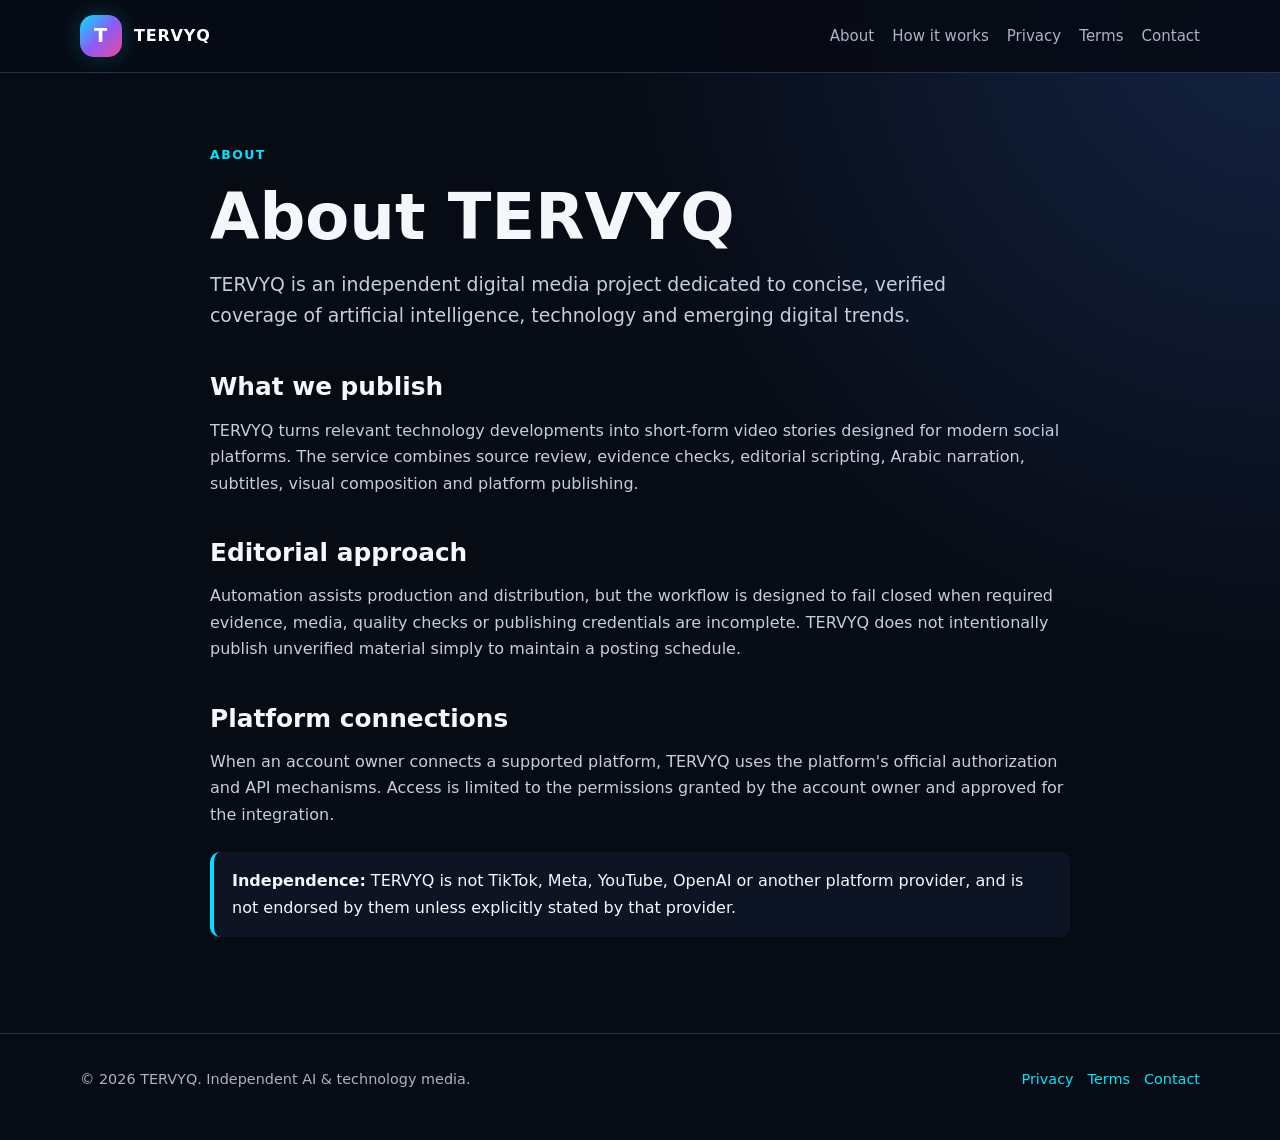
==== about/index.html @ c7522f43 "Publish official TERVYQ website" ====
<!doctype html><html lang="en"><head>
<meta charset="utf-8"><meta name="viewport" content="width=device-width,initial-scale=1">
<title>About — TERVYQ</title><meta name="description" content="About the TERVYQ AI and technology media project.">
<link rel="stylesheet" href="../assets/site.css">
</head><body><header><div class="wrap"><nav>
 <a class="brand" href="../"><span class="brandmark" aria-hidden="true">T</span><span>TERVYQ</span></a>
 <div class="navlinks">
  <a href="../about/">About</a><a href="../how-it-works/">How it works</a>
  <a href="../privacy/">Privacy</a><a href="../terms/">Terms</a><a href="../contact/">Contact</a>
 </div></nav></div></header>
<main class="page"><div class="wrap prose"><div class="eyebrow">About</div><h1>About TERVYQ</h1>
<p class="lead">TERVYQ is an independent digital media project dedicated to concise, verified coverage of artificial intelligence, technology and emerging digital trends.</p>
<h2>What we publish</h2><p>TERVYQ turns relevant technology developments into short-form video stories designed for modern social platforms. The service combines source review, evidence checks, editorial scripting, Arabic narration, subtitles, visual composition and platform publishing.</p>
<h2>Editorial approach</h2><p>Automation assists production and distribution, but the workflow is designed to fail closed when required evidence, media, quality checks or publishing credentials are incomplete. TERVYQ does not intentionally publish unverified material simply to maintain a posting schedule.</p>
<h2>Platform connections</h2><p>When an account owner connects a supported platform, TERVYQ uses the platform's official authorization and API mechanisms. Access is limited to the permissions granted by the account owner and approved for the integration.</p>
<div class="notice"><strong>Independence:</strong> TERVYQ is not TikTok, Meta, YouTube, OpenAI or another platform provider, and is not endorsed by them unless explicitly stated by that provider.</div>
</div></main><footer><div class="wrap footergrid"><div>© 2026 TERVYQ. Independent AI & technology media.</div>
 <div class="smalllinks"><a href="../privacy/">Privacy</a><a href="../terms/">Terms</a><a href="../contact/">Contact</a></div></div></footer></body></html>
---- assets/site.css ----
:root{
  --bg:#070b14;--panel:#0d1424;--panel2:#121c31;--text:#f5f7fb;--muted:#a9b4c7;
  --cyan:#00e5ff;--violet:#8b5cf6;--pink:#ec4899;--line:#22314f;--max:1120px;
}
*{box-sizing:border-box}
html{scroll-behavior:smooth}
body{margin:0;font-family:Inter,ui-sans-serif,system-ui,-apple-system,BlinkMacSystemFont,"Segoe UI",Arial,sans-serif;background:radial-gradient(circle at top right,#142343 0,#070b14 40%);color:var(--text);line-height:1.65}
a{color:var(--cyan);text-decoration:none}
a:hover{text-decoration:underline}
code{background:#111b2f;border:1px solid var(--line);padding:.12rem .35rem;border-radius:.35rem}
.wrap{width:min(var(--max),calc(100% - 36px));margin:auto}
header{position:sticky;top:0;z-index:20;background:rgba(7,11,20,.9);backdrop-filter:blur(14px);border-bottom:1px solid var(--line)}
nav{min-height:72px;display:flex;align-items:center;justify-content:space-between;gap:24px}
.brand{display:flex;align-items:center;gap:12px;font-weight:800;color:#fff;letter-spacing:.05em}
.brandmark{width:42px;height:42px;border-radius:14px;display:grid;place-items:center;font-weight:900;font-size:1.2rem;background:linear-gradient(135deg,var(--cyan),var(--violet),var(--pink));box-shadow:0 0 24px rgba(0,229,255,.22)}
.navlinks{display:flex;gap:18px;flex-wrap:wrap;font-size:.94rem}
.navlinks a{color:var(--muted)}
.hero{padding:96px 0 72px;display:grid;grid-template-columns:1.15fr .85fr;gap:42px;align-items:center}
.eyebrow{color:var(--cyan);font-weight:800;letter-spacing:.12em;text-transform:uppercase;font-size:.78rem}
h1{font-size:clamp(2.4rem,6vw,5.4rem);line-height:1.02;margin:.3em 0 .2em}
h2{font-size:clamp(1.7rem,3vw,2.7rem);line-height:1.15;margin:0 0 16px}
h3{margin:0 0 10px}
.lead{font-size:1.18rem;color:var(--muted);max-width:760px}
.ar{font-family:Tahoma,"Segoe UI",Arial,sans-serif;direction:rtl}
.tagline{font-size:1.25rem;color:#fff;margin-top:22px}
.hero-logo{display:flex;justify-content:center}
.hero-wordmark{font-weight:950;letter-spacing:.09em;font-size:clamp(2.8rem,7vw,5.6rem);line-height:.95;text-align:center;text-shadow:0 0 26px rgba(0,229,255,.22)}
.hero-wordmark span{display:block;margin-top:18px;color:var(--cyan);font-size:.72rem;letter-spacing:.24em}
.cta{display:flex;gap:12px;flex-wrap:wrap;margin-top:30px}
.button{display:inline-block;padding:12px 18px;border-radius:12px;border:1px solid var(--line);background:var(--panel2);color:#fff;font-weight:700}
.button.primary{background:linear-gradient(135deg,var(--violet),var(--pink));border:none}
section{padding:64px 0}
.grid{display:grid;grid-template-columns:repeat(3,1fr);gap:18px}
.card{background:linear-gradient(180deg,rgba(18,28,49,.94),rgba(13,20,36,.94));border:1px solid var(--line);border-radius:18px;padding:24px}
.card p{color:var(--muted);margin-bottom:0}
.band{border-block:1px solid var(--line);background:rgba(13,20,36,.72)}
.page{padding:72px 0}
.page h1{font-size:clamp(2.2rem,5vw,4.3rem)}
.prose{max-width:860px}
.prose h2{margin-top:42px;font-size:1.55rem}
.prose h3{margin-top:28px}
.prose p,.prose li{color:#c5cede}
.prose ul{padding-left:22px}
.notice{border-left:4px solid var(--cyan);background:var(--panel);padding:16px 18px;border-radius:10px;margin:24px 0}
.kicker{color:var(--muted);font-size:.92rem}
footer{border-top:1px solid var(--line);padding:34px 0 48px;color:var(--muted);font-size:.9rem}
.footergrid{display:flex;justify-content:space-between;gap:20px;flex-wrap:wrap}
.smalllinks{display:flex;gap:14px;flex-wrap:wrap}
@media(max-width:820px){
  .hero{grid-template-columns:1fr;padding-top:62px}
  .hero-logo{order:-1}
  .grid{grid-template-columns:1fr}
  nav{align-items:flex-start;padding:14px 0;flex-direction:column}
  .navlinks{padding-bottom:10px}
}
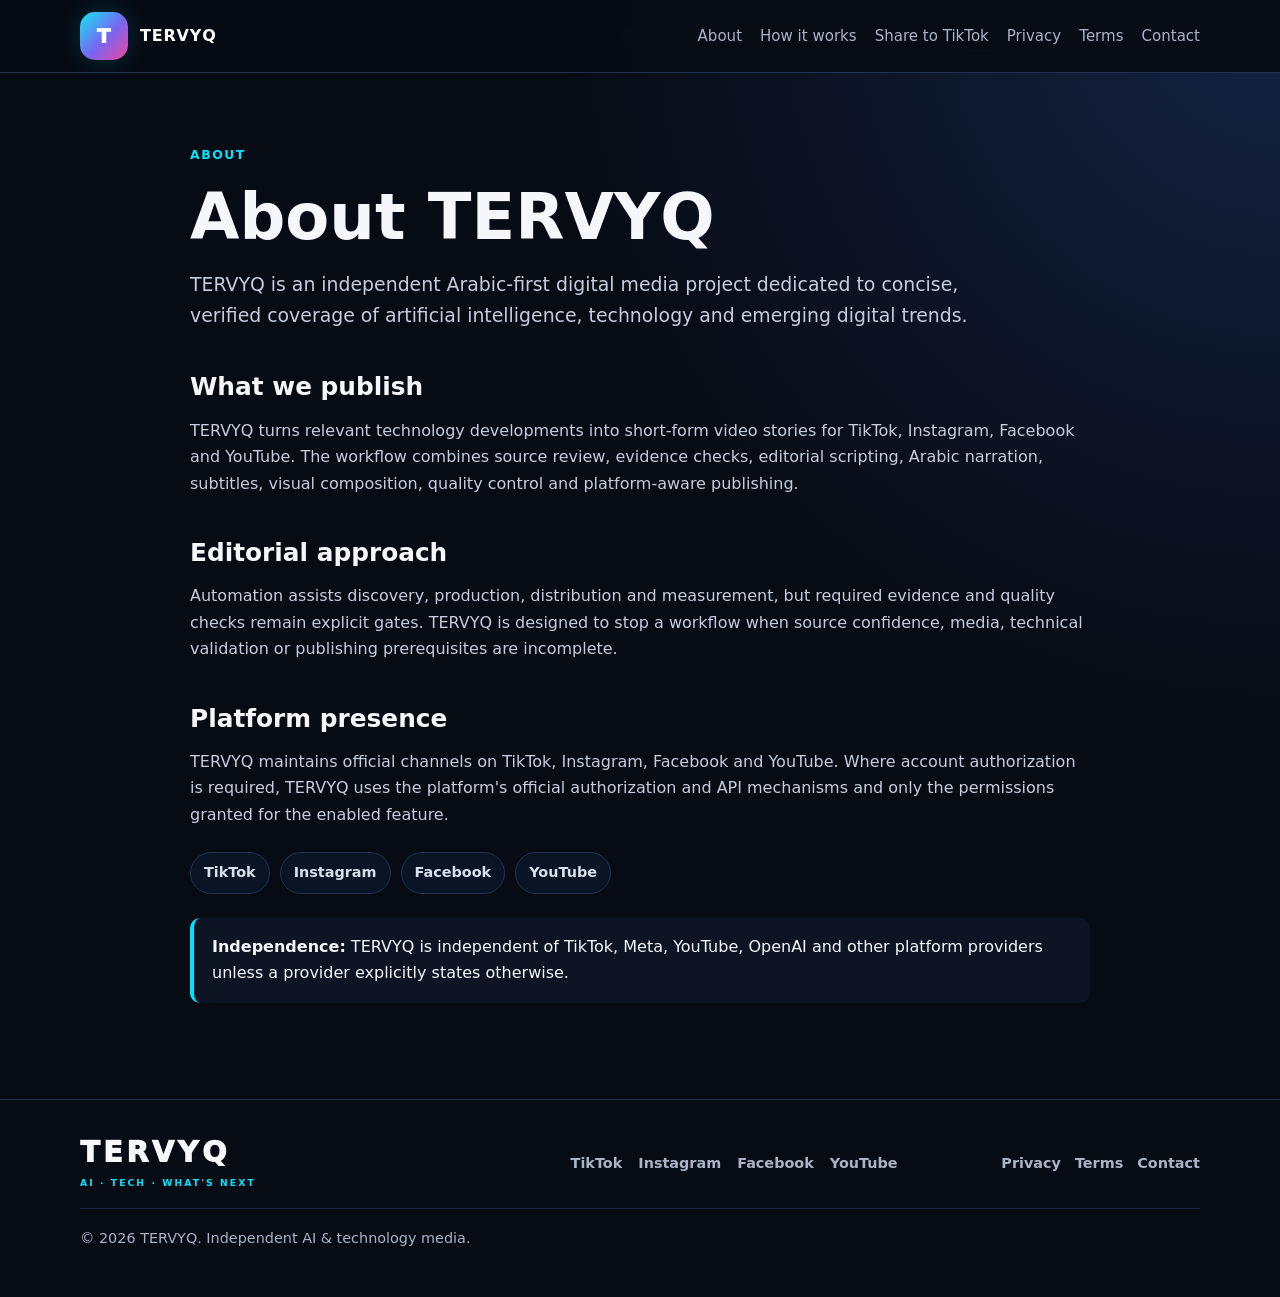
==== commit 6e4b1d9a: "Unify TERVYQ site branding and multi-platform identity" ====
--- a/about/index.html
+++ b/about/index.html
@@ -1,18 +1,31 @@
 <!doctype html><html lang="en"><head>
 <meta charset="utf-8"><meta name="viewport" content="width=device-width,initial-scale=1">
-<title>About — TERVYQ</title><meta name="description" content="About the TERVYQ AI and technology media project.">
+<title>About — TERVYQ</title><meta name="description" content="About TERVYQ, an Arabic-first AI and technology media project publishing across major social platforms.">
 <link rel="stylesheet" href="../assets/site.css">
 </head><body><header><div class="wrap"><nav>
- <a class="brand" href="../"><span class="brandmark" aria-hidden="true">T</span><span>TERVYQ</span></a>
- <div class="navlinks">
-  <a href="../about/">About</a><a href="../how-it-works/">How it works</a>
-  <a href="../privacy/">Privacy</a><a href="../terms/">Terms</a><a href="../contact/">Contact</a>
- </div></nav></div></header>
+<a class="brand" href="../" aria-label="TERVYQ home"><span class="brandmark" aria-hidden="true">T</span><span>TERVYQ</span></a>
+<div class="navlinks">
+<a href="../about/">About</a><a href="../how-it-works/">How it works</a>
+<a href="../tiktok-share/">Share to TikTok</a><a href="../privacy/">Privacy</a>
+<a href="../terms/">Terms</a><a href="../contact/">Contact</a>
+</div>
+</nav></div></header>
 <main class="page"><div class="wrap prose"><div class="eyebrow">About</div><h1>About TERVYQ</h1>
-<p class="lead">TERVYQ is an independent digital media project dedicated to concise, verified coverage of artificial intelligence, technology and emerging digital trends.</p>
-<h2>What we publish</h2><p>TERVYQ turns relevant technology developments into short-form video stories designed for modern social platforms. The service combines source review, evidence checks, editorial scripting, Arabic narration, subtitles, visual composition and platform publishing.</p>
-<h2>Editorial approach</h2><p>Automation assists production and distribution, but the workflow is designed to fail closed when required evidence, media, quality checks or publishing credentials are incomplete. TERVYQ does not intentionally publish unverified material simply to maintain a posting schedule.</p>
-<h2>Platform connections</h2><p>When an account owner connects a supported platform, TERVYQ uses the platform's official authorization and API mechanisms. Access is limited to the permissions granted by the account owner and approved for the integration.</p>
-<div class="notice"><strong>Independence:</strong> TERVYQ is not TikTok, Meta, YouTube, OpenAI or another platform provider, and is not endorsed by them unless explicitly stated by that provider.</div>
-</div></main><footer><div class="wrap footergrid"><div>© 2026 TERVYQ. Independent AI & technology media.</div>
- <div class="smalllinks"><a href="../privacy/">Privacy</a><a href="../terms/">Terms</a><a href="../contact/">Contact</a></div></div></footer></body></html>+<p class="lead">TERVYQ is an independent Arabic-first digital media project dedicated to concise, verified coverage of artificial intelligence, technology and emerging digital trends.</p>
+<h2>What we publish</h2><p>TERVYQ turns relevant technology developments into short-form video stories for TikTok, Instagram, Facebook and YouTube. The workflow combines source review, evidence checks, editorial scripting, Arabic narration, subtitles, visual composition, quality control and platform-aware publishing.</p>
+<h2>Editorial approach</h2><p>Automation assists discovery, production, distribution and measurement, but required evidence and quality checks remain explicit gates. TERVYQ is designed to stop a workflow when source confidence, media, technical validation or publishing prerequisites are incomplete.</p>
+<h2>Platform presence</h2><p>TERVYQ maintains official channels on TikTok, Instagram, Facebook and YouTube. Where account authorization is required, TERVYQ uses the platform's official authorization and API mechanisms and only the permissions granted for the enabled feature.</p>
+<div class="platform-strip"><span class="platform-pill">TikTok</span><span class="platform-pill">Instagram</span><span class="platform-pill">Facebook</span><span class="platform-pill">YouTube</span></div>
+<div class="notice"><strong>Independence:</strong> TERVYQ is independent of TikTok, Meta, YouTube, OpenAI and other platform providers unless a provider explicitly states otherwise.</div>
+</div></main><footer><div class="wrap site-footer">
+<a class="footer-brand" href="../" aria-label="TERVYQ home"><span class="footer-wordmark">TERVYQ</span><span class="footer-tagline">AI · TECH · WHAT'S NEXT</span></a>
+
+<div class="social-links" aria-label="TERVYQ official social channels">
+<a href="https://www.tiktok.com/@tervyq" target="_blank" rel="noopener noreferrer">TikTok</a>
+<a href="https://www.instagram.com/tervyq/" target="_blank" rel="noopener noreferrer">Instagram</a>
+<a href="https://www.facebook.com/profile.php?id=61594447160044" target="_blank" rel="noopener noreferrer">Facebook</a>
+<a href="https://www.youtube.com/@TERVYQ" target="_blank" rel="noopener noreferrer">YouTube</a>
+</div>
+<div class="smalllinks"><a href="../privacy/">Privacy</a><a href="../terms/">Terms</a><a href="../contact/">Contact</a></div>
+<div class="footer-copy">© 2026 TERVYQ. Independent AI & technology media.</div>
+</div></footer></body></html>
--- a/assets/site.css
+++ b/assets/site.css
@@ -9,47 +9,71 @@
 a:hover{text-decoration:underline}
 code{background:#111b2f;border:1px solid var(--line);padding:.12rem .35rem;border-radius:.35rem}
 .wrap{width:min(var(--max),calc(100% - 36px));margin:auto}
-header{position:sticky;top:0;z-index:20;background:rgba(7,11,20,.9);backdrop-filter:blur(14px);border-bottom:1px solid var(--line)}
+header{position:sticky;top:0;z-index:20;background:rgba(7,11,20,.92);backdrop-filter:blur(14px);border-bottom:1px solid var(--line)}
 nav{min-height:72px;display:flex;align-items:center;justify-content:space-between;gap:24px}
-.brand{display:flex;align-items:center;gap:12px;font-weight:800;color:#fff;letter-spacing:.05em}
-.brandmark{width:42px;height:42px;border-radius:14px;display:grid;place-items:center;font-weight:900;font-size:1.2rem;background:linear-gradient(135deg,var(--cyan),var(--violet),var(--pink));box-shadow:0 0 24px rgba(0,229,255,.22)}
+.brand{display:flex;align-items:center;gap:12px;font-weight:850;color:#fff;letter-spacing:.05em;text-decoration:none}
+.brand:hover{text-decoration:none}
+.brandmark{width:48px;height:48px;border-radius:15px;display:grid;place-items:center;font-weight:950;font-size:1.25rem;background:linear-gradient(135deg,#19dff4 4%,#7767f2 53%,#eb45a0 100%);box-shadow:0 0 24px rgba(0,229,255,.18)}
 .navlinks{display:flex;gap:18px;flex-wrap:wrap;font-size:.94rem}
 .navlinks a{color:var(--muted)}
-.hero{padding:96px 0 72px;display:grid;grid-template-columns:1.15fr .85fr;gap:42px;align-items:center}
-.eyebrow{color:var(--cyan);font-weight:800;letter-spacing:.12em;text-transform:uppercase;font-size:.78rem}
+.navlinks a:hover{color:#fff;text-decoration:none}
+.hero{padding:88px 0 72px;display:grid;grid-template-columns:1.08fr .92fr;gap:46px;align-items:center}
+.eyebrow{color:var(--cyan);font-weight:850;letter-spacing:.12em;text-transform:uppercase;font-size:.78rem}
 h1{font-size:clamp(2.4rem,6vw,5.4rem);line-height:1.02;margin:.3em 0 .2em}
 h2{font-size:clamp(1.7rem,3vw,2.7rem);line-height:1.15;margin:0 0 16px}
 h3{margin:0 0 10px}
-.lead{font-size:1.18rem;color:var(--muted);max-width:760px}
+.lead{font-size:1.18rem;color:var(--muted);max-width:780px}
 .ar{font-family:Tahoma,"Segoe UI",Arial,sans-serif;direction:rtl}
 .tagline{font-size:1.25rem;color:#fff;margin-top:22px}
 .hero-logo{display:flex;justify-content:center}
-.hero-wordmark{font-weight:950;letter-spacing:.09em;font-size:clamp(2.8rem,7vw,5.6rem);line-height:.95;text-align:center;text-shadow:0 0 26px rgba(0,229,255,.22)}
-.hero-wordmark span{display:block;margin-top:18px;color:var(--cyan);font-size:.72rem;letter-spacing:.24em}
+.hero-wordmark,.creator-wordmark{font-weight:950;letter-spacing:.09em;line-height:.95;text-align:center;color:#f6f8fb;text-shadow:0 0 26px rgba(0,229,255,.16)}
+.hero-wordmark{font-size:clamp(3rem,7vw,5.8rem)}
+.hero-wordmark span,.creator-wordmark span{display:block;margin-top:18px;color:var(--cyan);font-size:.72rem;letter-spacing:.24em}
+.creator-wordmark{font-size:clamp(2.5rem,6vw,4.8rem)}
+.creator-brand{display:flex;justify-content:center;margin:0 0 28px;text-decoration:none}
+.creator-brand:hover{text-decoration:none}
 .cta{display:flex;gap:12px;flex-wrap:wrap;margin-top:30px}
 .button{display:inline-block;padding:12px 18px;border-radius:12px;border:1px solid var(--line);background:var(--panel2);color:#fff;font-weight:700}
 .button.primary{background:linear-gradient(135deg,var(--violet),var(--pink));border:none}
 section{padding:64px 0}
 .grid{display:grid;grid-template-columns:repeat(3,1fr);gap:18px}
+.grid.four{grid-template-columns:repeat(4,1fr)}
 .card{background:linear-gradient(180deg,rgba(18,28,49,.94),rgba(13,20,36,.94));border:1px solid var(--line);border-radius:18px;padding:24px}
 .card p{color:var(--muted);margin-bottom:0}
+.card a{font-weight:750}
 .band{border-block:1px solid var(--line);background:rgba(13,20,36,.72)}
 .page{padding:72px 0}
 .page h1{font-size:clamp(2.2rem,5vw,4.3rem)}
-.prose{max-width:860px}
+.prose{max-width:900px}
 .prose h2{margin-top:42px;font-size:1.55rem}
 .prose h3{margin-top:28px}
 .prose p,.prose li{color:#c5cede}
 .prose ul{padding-left:22px}
 .notice{border-left:4px solid var(--cyan);background:var(--panel);padding:16px 18px;border-radius:10px;margin:24px 0}
 .kicker{color:var(--muted);font-size:.92rem}
-footer{border-top:1px solid var(--line);padding:34px 0 48px;color:var(--muted);font-size:.9rem}
-.footergrid{display:flex;justify-content:space-between;gap:20px;flex-wrap:wrap}
+.platform-strip{display:flex;gap:10px;flex-wrap:wrap;margin-top:24px}
+.platform-pill{border:1px solid var(--line);background:#0b1425;border-radius:999px;padding:8px 13px;color:#d9e1ee;font-weight:700;font-size:.9rem}
+footer{border-top:1px solid var(--line);padding:38px 0 46px;color:var(--muted);font-size:.9rem}
+.site-footer{display:grid;grid-template-columns:1.15fr 1fr auto;gap:18px 32px;align-items:center}
+.footer-brand{display:inline-flex;flex-direction:column;align-items:flex-start;text-decoration:none;width:max-content}
+.footer-brand:hover{text-decoration:none}
+.footer-wordmark{color:#f6f8fb;font-weight:950;font-size:1.8rem;letter-spacing:.12em;line-height:1}
+.footer-tagline{color:var(--cyan);font-size:.58rem;letter-spacing:.22em;font-weight:850;margin-top:8px}
+.social-links{display:flex;gap:16px;flex-wrap:wrap;align-items:center}
+.social-links a,.smalllinks a{color:var(--muted);font-weight:700}
+.social-links a:hover,.smalllinks a:hover{color:var(--cyan);text-decoration:none}
 .smalllinks{display:flex;gap:14px;flex-wrap:wrap}
+.footer-copy{grid-column:1/-1;border-top:1px solid rgba(34,49,79,.7);padding-top:18px}
+@media(max-width:920px){
+  .grid.four{grid-template-columns:repeat(2,1fr)}
+  .site-footer{grid-template-columns:1fr 1fr}
+  .smalllinks{justify-content:flex-start}
+}
 @media(max-width:820px){
   .hero{grid-template-columns:1fr;padding-top:62px}
   .hero-logo{order:-1}
-  .grid{grid-template-columns:1fr}
+  .grid,.grid.four{grid-template-columns:1fr}
   nav{align-items:flex-start;padding:14px 0;flex-direction:column}
   .navlinks{padding-bottom:10px}
-}
+  .site-footer{grid-template-columns:1fr}
+}
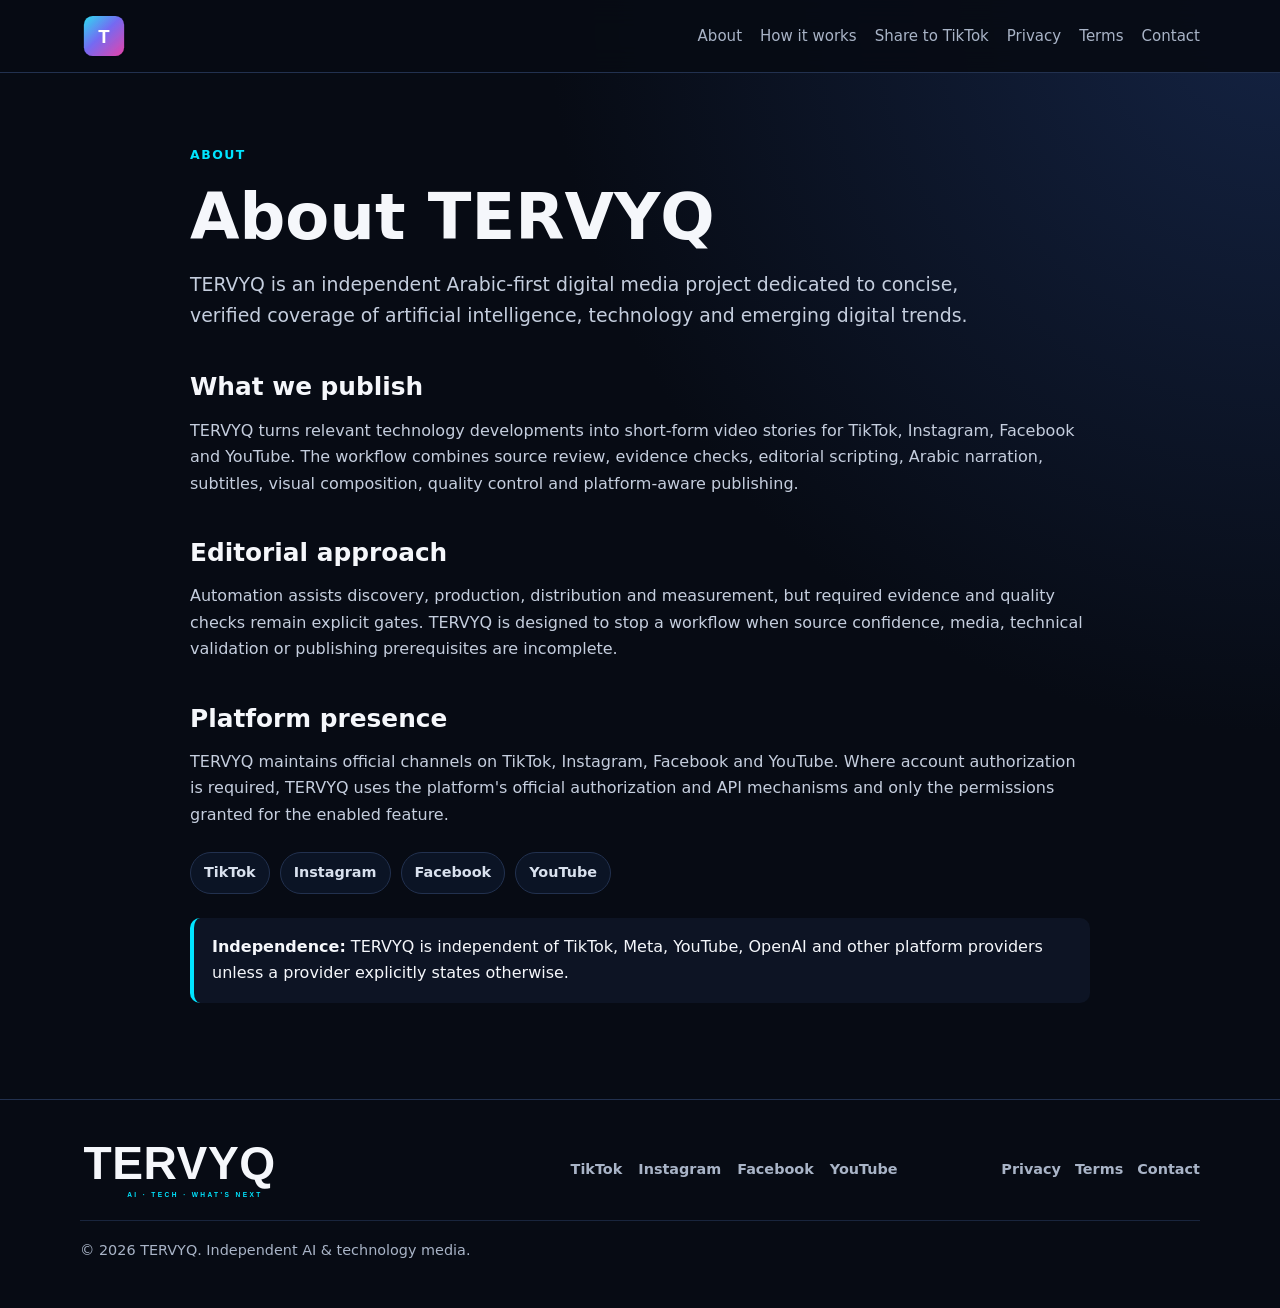
==== commit 493d2ff5: "Apply canonical TERVYQ identity across site" ====
--- a/about/index.html
+++ b/about/index.html
@@ -1,9 +1,10 @@
 <!doctype html><html lang="en"><head>
 <meta charset="utf-8"><meta name="viewport" content="width=device-width,initial-scale=1">
 <title>About — TERVYQ</title><meta name="description" content="About TERVYQ, an Arabic-first AI and technology media project publishing across major social platforms.">
-<link rel="stylesheet" href="../assets/site.css">
+<link rel="icon" type="image/svg+xml" href="../assets/tervyq-icon.svg?v=20260928c">
+<link rel="stylesheet" href="../assets/site.css?v=20260928c">
 </head><body><header><div class="wrap"><nav>
-<a class="brand" href="../" aria-label="TERVYQ home"><span class="brandmark" aria-hidden="true">T</span><span>TERVYQ</span></a>
+<a class="brand brand-logo-link" href="../" aria-label="TERVYQ home"><img class="brand-logo-img" src="../assets/tervyq-icon.svg?v=20260928c" alt="TERVYQ"></a>
 <div class="navlinks">
 <a href="../about/">About</a><a href="../how-it-works/">How it works</a>
 <a href="../tiktok-share/">Share to TikTok</a><a href="../privacy/">Privacy</a>
@@ -18,7 +19,7 @@
 <div class="platform-strip"><span class="platform-pill">TikTok</span><span class="platform-pill">Instagram</span><span class="platform-pill">Facebook</span><span class="platform-pill">YouTube</span></div>
 <div class="notice"><strong>Independence:</strong> TERVYQ is independent of TikTok, Meta, YouTube, OpenAI and other platform providers unless a provider explicitly states otherwise.</div>
 </div></main><footer><div class="wrap site-footer">
-<a class="footer-brand" href="../" aria-label="TERVYQ home"><span class="footer-wordmark">TERVYQ</span><span class="footer-tagline">AI · TECH · WHAT'S NEXT</span></a>
+<a class="footer-brand" href="../" aria-label="TERVYQ home"><img class="footer-wordmark-img" src="../assets/tervyq-wordmark.svg?v=20260928c" alt="TERVYQ — AI · TECH · WHAT'S NEXT"></a>
 
 <div class="social-links" aria-label="TERVYQ official social channels">
 <a href="https://www.tiktok.com/@tervyq" target="_blank" rel="noopener noreferrer">TikTok</a>
--- a/assets/site.css
+++ b/assets/site.css
@@ -13,7 +13,7 @@
 nav{min-height:72px;display:flex;align-items:center;justify-content:space-between;gap:24px}
 .brand{display:flex;align-items:center;gap:12px;font-weight:850;color:#fff;letter-spacing:.05em;text-decoration:none}
 .brand:hover{text-decoration:none}
-.brandmark{width:48px;height:48px;border-radius:15px;display:grid;place-items:center;font-weight:950;font-size:1.25rem;background:linear-gradient(135deg,#19dff4 4%,#7767f2 53%,#eb45a0 100%);box-shadow:0 0 24px rgba(0,229,255,.18)}
+.brandmark{width:48px;height:48px;border-radius:15px;display:block;font-size:0;background:url("tervyq-icon.svg") center/contain no-repeat;box-shadow:none}
 .navlinks{display:flex;gap:18px;flex-wrap:wrap;font-size:.94rem}
 .navlinks a{color:var(--muted)}
 .navlinks a:hover{color:#fff;text-decoration:none}
@@ -26,9 +26,9 @@
 .ar{font-family:Tahoma,"Segoe UI",Arial,sans-serif;direction:rtl}
 .tagline{font-size:1.25rem;color:#fff;margin-top:22px}
 .hero-logo{display:flex;justify-content:center}
-.hero-wordmark,.creator-wordmark{font-weight:950;letter-spacing:.09em;line-height:.95;text-align:center;color:#f6f8fb;text-shadow:0 0 26px rgba(0,229,255,.16)}
-.hero-wordmark{font-size:clamp(3rem,7vw,5.8rem)}
-.hero-wordmark span,.creator-wordmark span{display:block;margin-top:18px;color:var(--cyan);font-size:.72rem;letter-spacing:.24em}
+.hero-wordmark,.creator-wordmark{display:block;width:min(100%,523px);aspect-ratio:523/145;background:url("tervyq-wordmark.svg") center/contain no-repeat;font-size:0;color:transparent;text-shadow:none}
+.hero-wordmark{width:min(100%,523px);aspect-ratio:523/145;background:url("tervyq-wordmark.svg") center/contain no-repeat;font-size:0;color:transparent;text-shadow:none}
+.hero-wordmark span,.creator-wordmark span{display:none}
 .creator-wordmark{font-size:clamp(2.5rem,6vw,4.8rem)}
 .creator-brand{display:flex;justify-content:center;margin:0 0 28px;text-decoration:none}
 .creator-brand:hover{text-decoration:none}
@@ -57,8 +57,8 @@
 .site-footer{display:grid;grid-template-columns:1.15fr 1fr auto;gap:18px 32px;align-items:center}
 .footer-brand{display:inline-flex;flex-direction:column;align-items:flex-start;text-decoration:none;width:max-content}
 .footer-brand:hover{text-decoration:none}
-.footer-wordmark{color:#f6f8fb;font-weight:950;font-size:1.8rem;letter-spacing:.12em;line-height:1}
-.footer-tagline{color:var(--cyan);font-size:.58rem;letter-spacing:.22em;font-weight:850;margin-top:8px}
+.footer-wordmark{display:block;width:230px;max-width:100%;aspect-ratio:523/145;background:url("tervyq-wordmark.svg") center/contain no-repeat;font-size:0;color:transparent}
+.footer-tagline{display:none}
 .social-links{display:flex;gap:16px;flex-wrap:wrap;align-items:center}
 .social-links a,.smalllinks a{color:var(--muted);font-weight:700}
 .social-links a:hover,.smalllinks a:hover{color:var(--cyan);text-decoration:none}
@@ -76,4 +76,10 @@
   nav{align-items:flex-start;padding:14px 0;flex-direction:column}
   .navlinks{padding-bottom:10px}
   .site-footer{grid-template-columns:1fr}
-}+}
+/* Canonical TERVYQ identity — explicit image assets */
+.brand-logo-link{gap:0}
+.brand-logo-img{display:block;width:48px;height:48px;object-fit:contain}
+.hero-wordmark-img{display:block;width:min(100%,523px);height:auto}
+.creator-wordmark-img{display:block;width:min(100%,523px);height:auto}
+.footer-wordmark-img{display:block;width:230px;max-width:100%;height:auto}
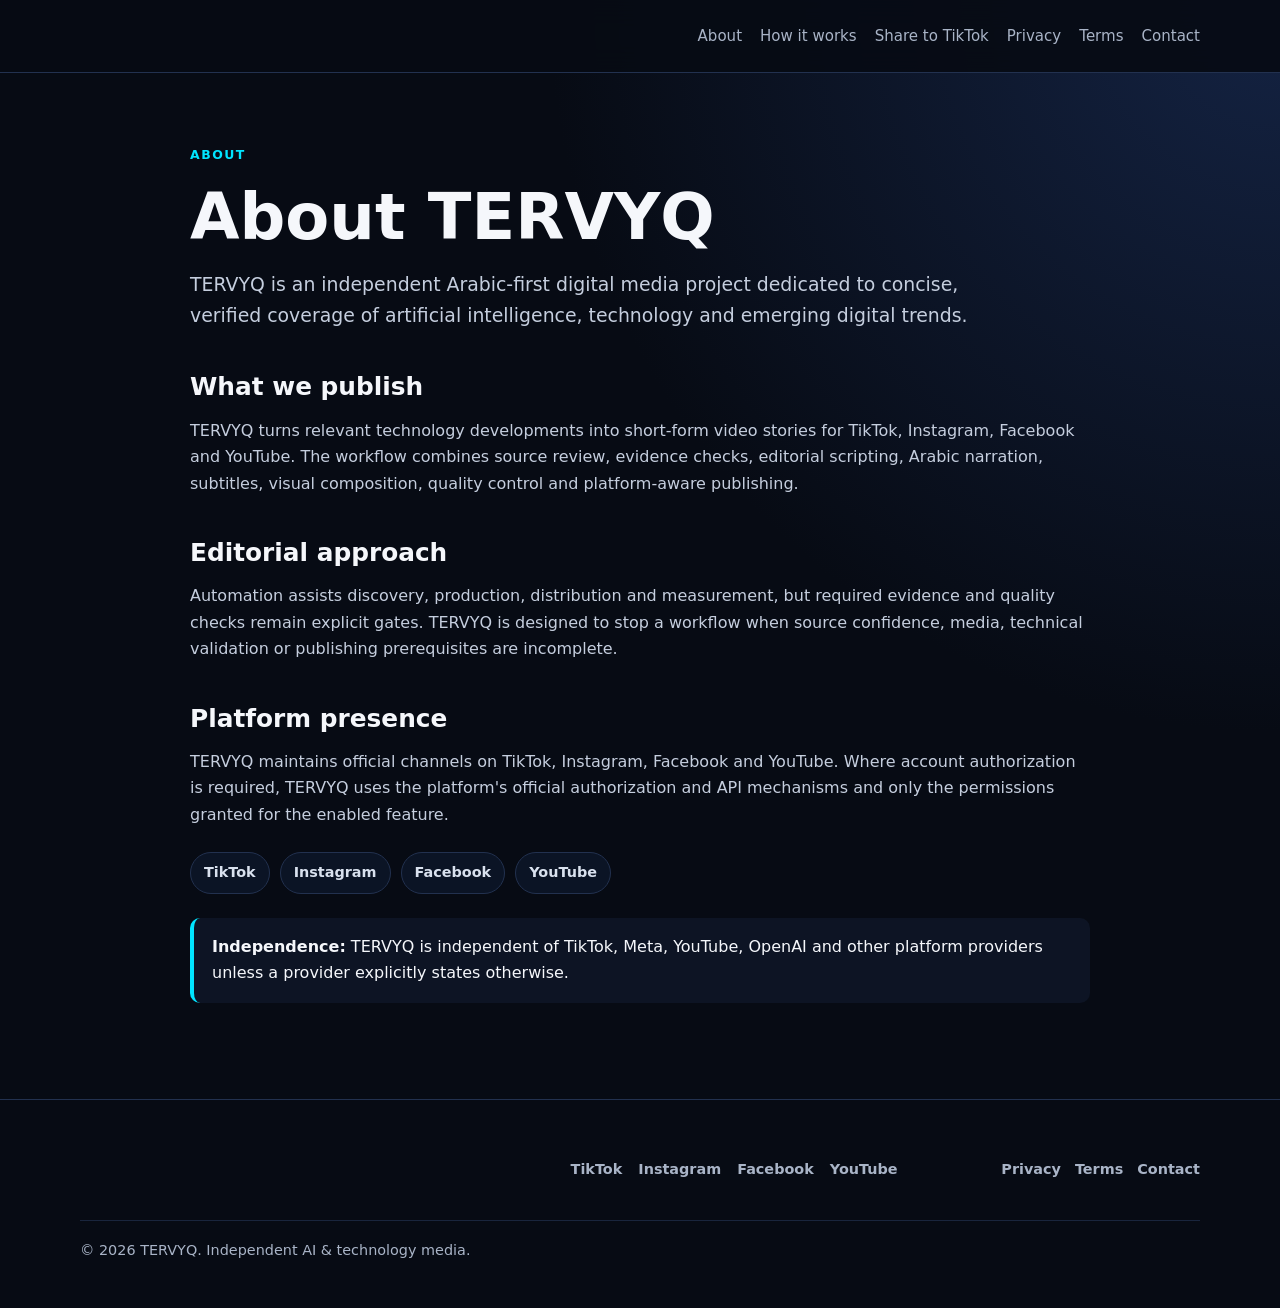
==== commit 52c5fe39: "Refresh canonical TERVYQ logo assets on about/index.html" ====
--- a/about/index.html
+++ b/about/index.html
@@ -1,10 +1,10 @@
 <!doctype html><html lang="en"><head>
 <meta charset="utf-8"><meta name="viewport" content="width=device-width,initial-scale=1">
 <title>About — TERVYQ</title><meta name="description" content="About TERVYQ, an Arabic-first AI and technology media project publishing across major social platforms.">
-<link rel="icon" type="image/svg+xml" href="../assets/tervyq-icon.svg?v=20260928c">
-<link rel="stylesheet" href="../assets/site.css?v=20260928c">
+<link rel="icon" type="image/svg+xml" href="../assets/tervyq-icon.svg?v=20260928g">
+<link rel="stylesheet" href="../assets/site.css?v=20260928g">
 </head><body><header><div class="wrap"><nav>
-<a class="brand brand-logo-link" href="../" aria-label="TERVYQ home"><img class="brand-logo-img" src="../assets/tervyq-icon.svg?v=20260928c" alt="TERVYQ"></a>
+<a class="brand brand-logo-link" href="../" aria-label="TERVYQ home"><img class="brand-logo-img" src="../assets/tervyq-icon.svg?v=20260928g" alt="TERVYQ"></a>
 <div class="navlinks">
 <a href="../about/">About</a><a href="../how-it-works/">How it works</a>
 <a href="../tiktok-share/">Share to TikTok</a><a href="../privacy/">Privacy</a>
@@ -19,7 +19,7 @@
 <div class="platform-strip"><span class="platform-pill">TikTok</span><span class="platform-pill">Instagram</span><span class="platform-pill">Facebook</span><span class="platform-pill">YouTube</span></div>
 <div class="notice"><strong>Independence:</strong> TERVYQ is independent of TikTok, Meta, YouTube, OpenAI and other platform providers unless a provider explicitly states otherwise.</div>
 </div></main><footer><div class="wrap site-footer">
-<a class="footer-brand" href="../" aria-label="TERVYQ home"><img class="footer-wordmark-img" src="../assets/tervyq-wordmark.svg?v=20260928c" alt="TERVYQ — AI · TECH · WHAT'S NEXT"></a>
+<a class="footer-brand" href="../" aria-label="TERVYQ home"><img class="footer-wordmark-img" src="../assets/tervyq-wordmark.svg?v=20260928g" alt="TERVYQ — AI · TECH · WHAT'S NEXT"></a>
 
 <div class="social-links" aria-label="TERVYQ official social channels">
 <a href="https://www.tiktok.com/@tervyq" target="_blank" rel="noopener noreferrer">TikTok</a>
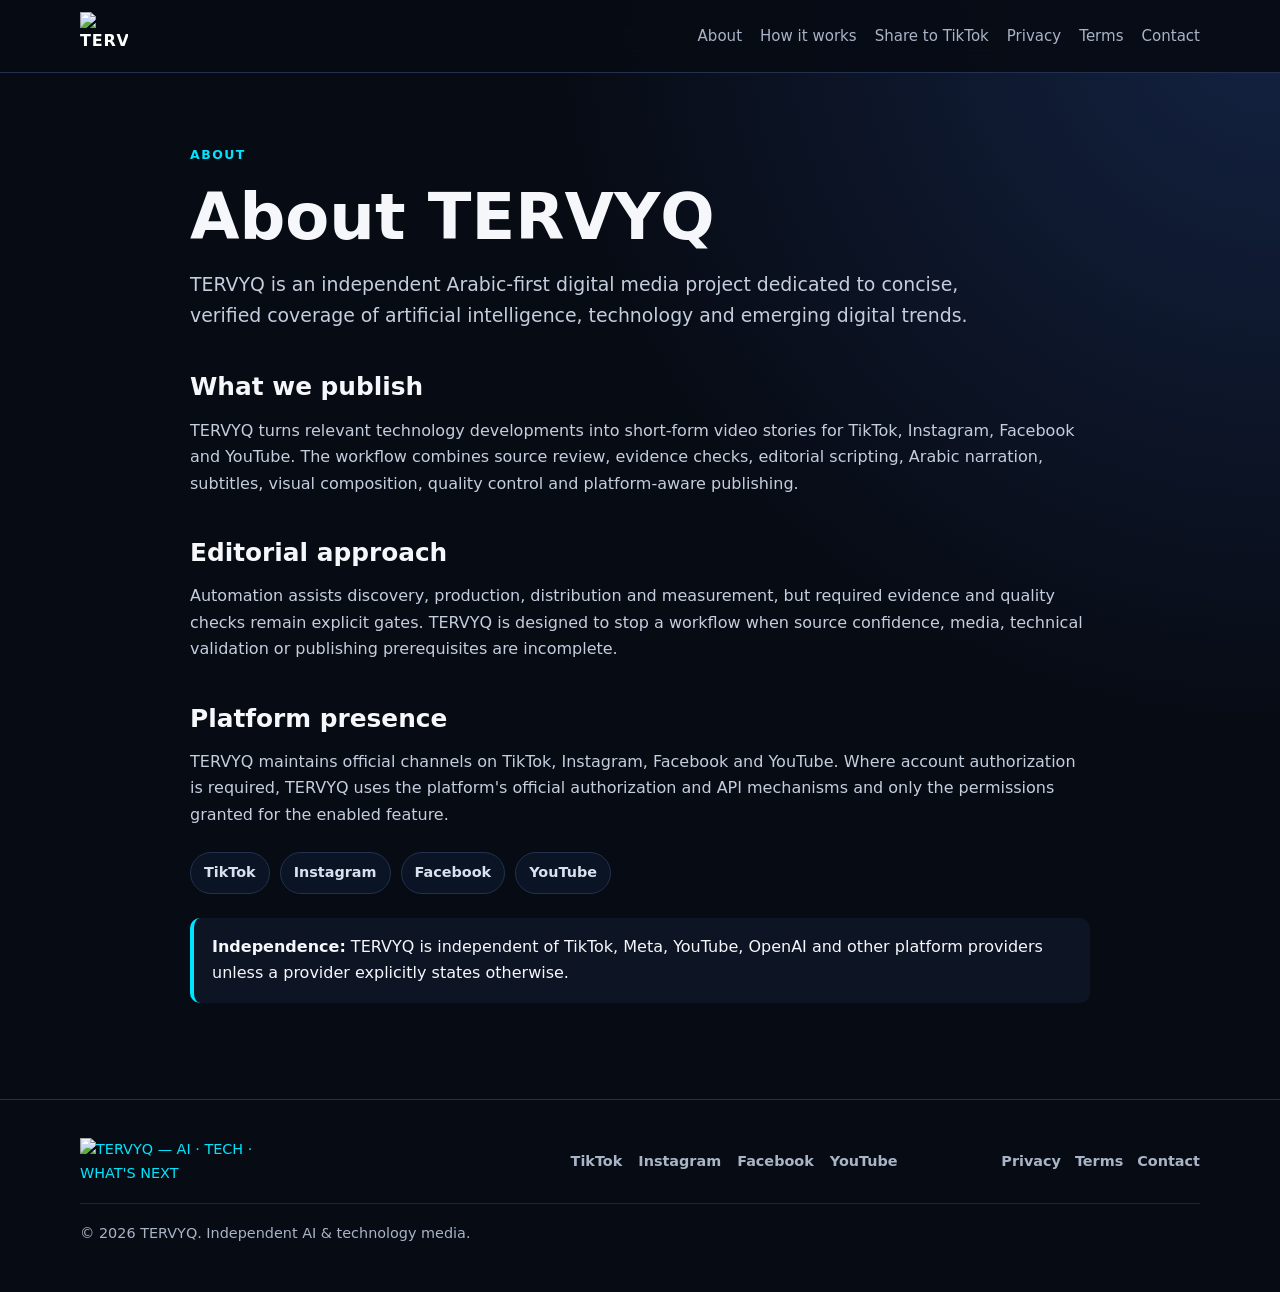
==== commit 2196ea74: "Use public canonical TERVYQ logos on about/index.html" ====
--- a/about/index.html
+++ b/about/index.html
@@ -1,10 +1,10 @@
 <!doctype html><html lang="en"><head>
 <meta charset="utf-8"><meta name="viewport" content="width=device-width,initial-scale=1">
 <title>About — TERVYQ</title><meta name="description" content="About TERVYQ, an Arabic-first AI and technology media project publishing across major social platforms.">
-<link rel="icon" type="image/svg+xml" href="../assets/tervyq-icon.svg?v=20260928g">
-<link rel="stylesheet" href="../assets/site.css?v=20260928g">
+<link rel="icon" type="image/png" href="https://mtpzhrtvedliwxozvhhr.supabase.co/storage/v1/object/public/tervyq-media/brand/tervyq-icon.png?v=20260928h">
+<link rel="stylesheet" href="../assets/site.css?v=20260928h">
 </head><body><header><div class="wrap"><nav>
-<a class="brand brand-logo-link" href="../" aria-label="TERVYQ home"><img class="brand-logo-img" src="../assets/tervyq-icon.svg?v=20260928g" alt="TERVYQ"></a>
+<a class="brand brand-logo-link" href="../" aria-label="TERVYQ home"><img class="brand-logo-img" src="https://mtpzhrtvedliwxozvhhr.supabase.co/storage/v1/object/public/tervyq-media/brand/tervyq-icon.png?v=20260928h" alt="TERVYQ"></a>
 <div class="navlinks">
 <a href="../about/">About</a><a href="../how-it-works/">How it works</a>
 <a href="../tiktok-share/">Share to TikTok</a><a href="../privacy/">Privacy</a>
@@ -19,7 +19,7 @@
 <div class="platform-strip"><span class="platform-pill">TikTok</span><span class="platform-pill">Instagram</span><span class="platform-pill">Facebook</span><span class="platform-pill">YouTube</span></div>
 <div class="notice"><strong>Independence:</strong> TERVYQ is independent of TikTok, Meta, YouTube, OpenAI and other platform providers unless a provider explicitly states otherwise.</div>
 </div></main><footer><div class="wrap site-footer">
-<a class="footer-brand" href="../" aria-label="TERVYQ home"><img class="footer-wordmark-img" src="../assets/tervyq-wordmark.svg?v=20260928g" alt="TERVYQ — AI · TECH · WHAT'S NEXT"></a>
+<a class="footer-brand" href="../" aria-label="TERVYQ home"><img class="footer-wordmark-img" src="https://mtpzhrtvedliwxozvhhr.supabase.co/storage/v1/object/public/tervyq-media/brand/tervyq-wordmark.png?v=20260928h" alt="TERVYQ — AI · TECH · WHAT'S NEXT"></a>
 
 <div class="social-links" aria-label="TERVYQ official social channels">
 <a href="https://www.tiktok.com/@tervyq" target="_blank" rel="noopener noreferrer">TikTok</a>
--- a/assets/site.css
+++ b/assets/site.css
@@ -13,7 +13,7 @@
 nav{min-height:72px;display:flex;align-items:center;justify-content:space-between;gap:24px}
 .brand{display:flex;align-items:center;gap:12px;font-weight:850;color:#fff;letter-spacing:.05em;text-decoration:none}
 .brand:hover{text-decoration:none}
-.brandmark{width:48px;height:48px;border-radius:15px;display:block;font-size:0;background:url("tervyq-icon.svg") center/contain no-repeat;box-shadow:none}
+.brandmark{width:48px;height:48px;border-radius:15px;display:block;font-size:0;background:url("https://mtpzhrtvedliwxozvhhr.supabase.co/storage/v1/object/public/tervyq-media/brand/tervyq-icon.png?v=20260928h") center/contain no-repeat;box-shadow:none}
 .navlinks{display:flex;gap:18px;flex-wrap:wrap;font-size:.94rem}
 .navlinks a{color:var(--muted)}
 .navlinks a:hover{color:#fff;text-decoration:none}
@@ -26,8 +26,8 @@
 .ar{font-family:Tahoma,"Segoe UI",Arial,sans-serif;direction:rtl}
 .tagline{font-size:1.25rem;color:#fff;margin-top:22px}
 .hero-logo{display:flex;justify-content:center}
-.hero-wordmark,.creator-wordmark{display:block;width:min(100%,523px);aspect-ratio:523/145;background:url("tervyq-wordmark.svg") center/contain no-repeat;font-size:0;color:transparent;text-shadow:none}
-.hero-wordmark{width:min(100%,523px);aspect-ratio:523/145;background:url("tervyq-wordmark.svg") center/contain no-repeat;font-size:0;color:transparent;text-shadow:none}
+.hero-wordmark,.creator-wordmark{display:block;width:min(100%,523px);aspect-ratio:523/145;background:url("https://mtpzhrtvedliwxozvhhr.supabase.co/storage/v1/object/public/tervyq-media/brand/tervyq-wordmark.png?v=20260928h") center/contain no-repeat;font-size:0;color:transparent;text-shadow:none}
+.hero-wordmark{width:min(100%,523px);aspect-ratio:523/145;background:url("https://mtpzhrtvedliwxozvhhr.supabase.co/storage/v1/object/public/tervyq-media/brand/tervyq-wordmark.png?v=20260928h") center/contain no-repeat;font-size:0;color:transparent;text-shadow:none}
 .hero-wordmark span,.creator-wordmark span{display:none}
 .creator-wordmark{font-size:clamp(2.5rem,6vw,4.8rem)}
 .creator-brand{display:flex;justify-content:center;margin:0 0 28px;text-decoration:none}
@@ -57,7 +57,7 @@
 .site-footer{display:grid;grid-template-columns:1.15fr 1fr auto;gap:18px 32px;align-items:center}
 .footer-brand{display:inline-flex;flex-direction:column;align-items:flex-start;text-decoration:none;width:max-content}
 .footer-brand:hover{text-decoration:none}
-.footer-wordmark{display:block;width:230px;max-width:100%;aspect-ratio:523/145;background:url("tervyq-wordmark.svg") center/contain no-repeat;font-size:0;color:transparent}
+.footer-wordmark{display:block;width:230px;max-width:100%;aspect-ratio:523/145;background:url("https://mtpzhrtvedliwxozvhhr.supabase.co/storage/v1/object/public/tervyq-media/brand/tervyq-wordmark.png?v=20260928h") center/contain no-repeat;font-size:0;color:transparent}
 .footer-tagline{display:none}
 .social-links{display:flex;gap:16px;flex-wrap:wrap;align-items:center}
 .social-links a,.smalllinks a{color:var(--muted);font-weight:700}
